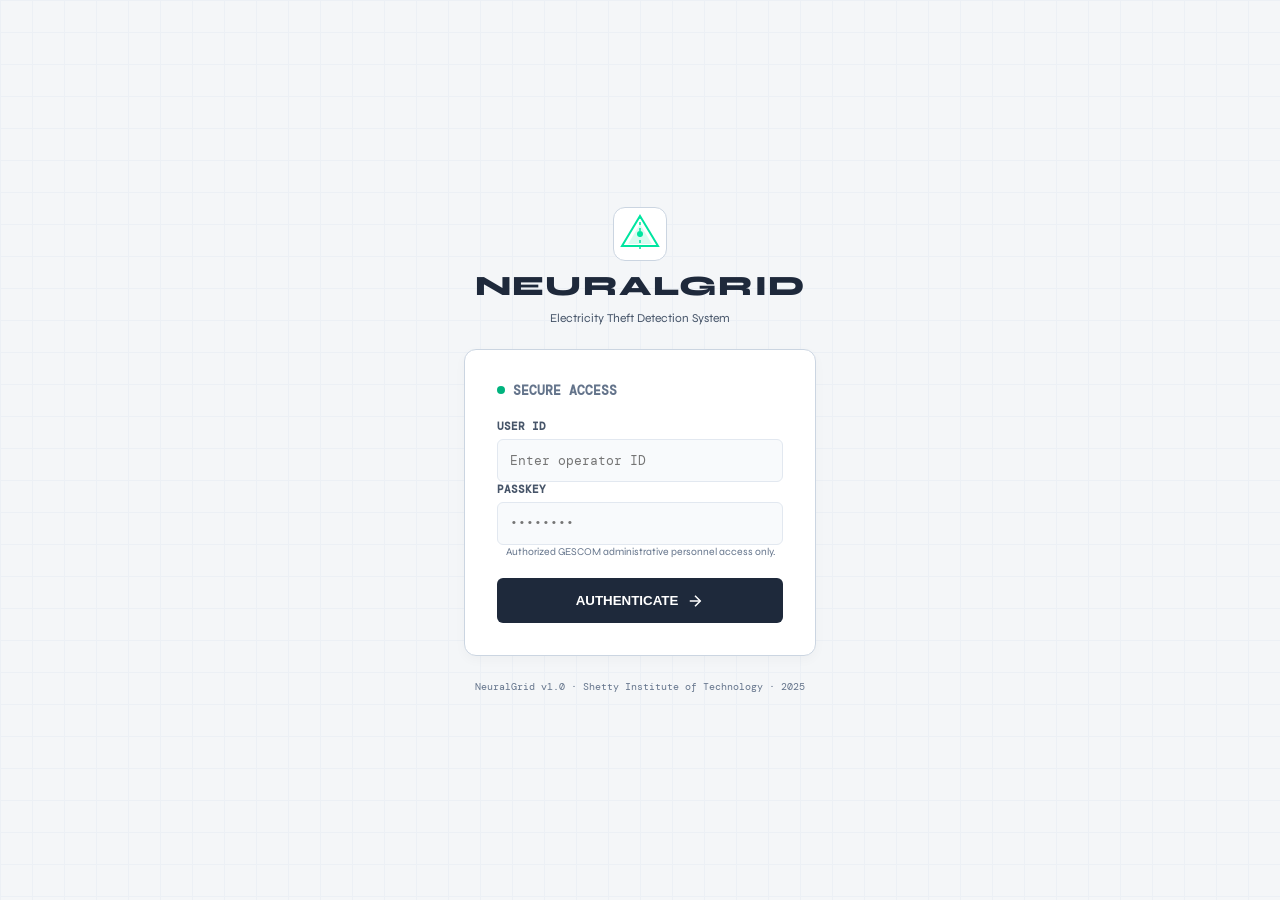
==== index.html @ 59b18657 "initial commit" ====
<!DOCTYPE html>
<html lang="en">
<head>
  <meta charset="UTF-8" />
  <meta name="viewport" content="width=device-width, initial-scale=1.0"/>
  <title>NeuralGrid — Login</title>
  <link rel="stylesheet" href="style.css" />
  <link href="https://fonts.googleapis.com/css2?family=Syne:wght@400;600;700;800&family=DM+Mono:wght@300;400;500&display=swap" rel="stylesheet"/>
</head>
<body class="login-page">
  <div class="grid-bg"></div>

  <div class="login-container">
    <div class="login-brand">
      <div class="brand-icon">
        <svg width="40" height="40" viewBox="0 0 40 40" fill="none">
          <polygon points="20,2 38,32 2,32" stroke="#00e5a0" stroke-width="2" fill="none"/>
          <polygon points="20,10 32,30 8,30" fill="#00e5a0" opacity="0.15"/>
          <line x1="20" y1="2" x2="20" y2="38" stroke="#00e5a0" stroke-width="1.5" stroke-dasharray="3,3"/>
          <circle cx="20" cy="20" r="3" fill="#00e5a0"/>
        </svg>
      </div>
      <h1 class="brand-name">NEURALGRID</h1>
      <p class="brand-sub">Electricity Theft Detection System</p>
    </div>

    <div class="login-card">
      <div class="login-card-header">
        <span class="status-dot"></span>
        <span class="mono">SECURE ACCESS</span>
      </div>

      <div class="login-fields">
        <div class="field-group">
          <label class="mono">USER ID</label>
          <input type="text" id="username" placeholder="Enter operator ID" autocomplete="off"/>
        </div>
        <div class="field-group">
          <label class="mono">PASSKEY</label>
          <input type="password" id="password" placeholder="••••••••"/>
        </div>
       <div class="login-hint" style="color: var(--muted); font-size: 0.65rem;">
  Authorized GESCOM administrative personnel access only.
</div>
      </div>

      <button class="login-btn" onclick="handleLogin()">
        <span>AUTHENTICATE</span>
        <svg width="18" height="18" viewBox="0 0 24 24" fill="none" stroke="currentColor" stroke-width="2">
          <line x1="5" y1="12" x2="19" y2="12"/>
          <polyline points="12,5 19,12 12,19"/>
        </svg>
      </button>

      <div class="login-error mono" id="loginError">⚠ Invalid credentials</div>
    </div>

    <p class="login-footer mono">NeuralGrid v1.0 · Shetty Institute of Technology · 2025</p>
  </div>

  <script src="app.js"></script>
</body>
</html>
---- style.css ----
/* ===== NEURALGRID — PROFESSIONAL UTILITY STYLE SYSTEM ===== */

:root, [data-theme="light"] {
  --bg: #f4f6f8;
  --surface: #ffffff;
  --surface-2: #f8fafc;
  --border: #e2e8f0;
  --border-bright: #cbd5e1;
  --accent: #00b37e;
  --accent-dim: rgba(0, 179, 126, 0.06);
  --accent-glow: rgba(0, 179, 126, 0.15);
  --danger: #df2233;
  --danger-dim: rgba(223, 34, 51, 0.06);
  --warning: #d97706;
  --muted: #64748b;
  --text: #1e293b;
  --text-dim: #475569;
  --sidebar-w: 240px;
}

[data-theme="dark"] {
  --bg: #0b0f12;
  --surface: #12181d;
  --surface-2: #1a2229;
  --border: #232d37;
  --border-bright: #2f3d4a;
  --accent: #00e5a0;
  --accent-dim: rgba(0, 229, 160, 0.08);
  --accent-glow: rgba(0, 229, 160, 0.25);
  --danger: #ff4757;
  --danger-dim: rgba(255, 71, 87, 0.1);
  --warning: #ffa502;
  --muted: #4e6172;
  --text: #e2e8f0;
  --text-dim: #94a3b8;
}

*, *::before, *::after { 
  box-sizing: border-box; 
  margin: 0; 
  padding: 0; 
}

body {
  background: var(--bg);
  color: var(--text);
  font-family: 'Syne', sans-serif;
  min-height: 100vh;
  overflow-x: hidden;
  transition: background 0.3s, color 0.3s;
}

.mono { font-family: 'DM Mono', monospace; font-size: 0.8rem; }

/* === GRID BACKGROUND === */
.grid-bg {
  position: fixed;
  inset: 0;
  pointer-events: none;
  z-index: 0;
  background-image:
    linear-gradient(var(--border) 1px, transparent 1px),
    linear-gradient(90deg, var(--border) 1px, transparent 1px);
  background-size: 32px 32px;
  opacity: 0.4;
}

/* ===== LOGIN PAGE ===== */
.login-page {
  display: flex;
  align-items: center;
  justify-content: center;
  min-height: 100vh;
}

.login-container {
  position: relative;
  z-index: 1;
  display: flex;
  flex-direction: column;
  gap: 1.5rem;
  width: 100%;
  max-width: 400px;
  padding: 1.5rem;
}

.login-brand {
  text-align: center;
  display: flex;
  flex-direction: column;
  align-items: center;
  gap: 0.5rem;
}

.brand-icon {
  width: 54px; height: 54px;
  display: flex; align-items: center; justify-content: center;
  background: var(--surface);
  border: 1px solid var(--border-bright);
  border-radius: 12px;
}

.brand-name {
  font-size: 1.75rem;
  font-weight: 800;
  letter-spacing: 0.05em;
}

.brand-sub {
  font-size: 0.75rem;
  color: var(--text-dim);
}

.login-card {
  background: var(--surface);
  border: 1px solid var(--border-bright);
  border-radius: 12px;
  padding: 2rem;
  display: flex;
  flex-direction: column;
  gap: 1.25rem;
  box-shadow: 0 4px 12px rgba(0,0,0,0.03);
}

.login-card-header {
  display: flex;
  align-items: center;
  gap: 0.5rem;
  font-size: 0.7rem;
  color: var(--muted);
  font-weight: bold;
}

.status-dot {
  width: 8px; height: 8px;
  background: var(--accent);
  border-radius: 50%;
}

.field-group { display: flex; flex-direction: column; gap: 0.4rem; }
.field-group label { font-size: 0.7rem; font-weight: 600; color: var(--text-dim); }
.field-group input {
  background: var(--surface-2);
  border: 1px solid var(--border);
  border-radius: 6px;
  padding: 0.75rem;
  color: var(--text);
  font-family: 'DM Mono', monospace;
  outline: none;
}
.field-group input:focus { border-color: var(--accent); }

.login-hint { font-size: 0.7rem; color: var(--muted); text-align: center; }
.login-hint span { color: var(--text); font-weight: bold; }

.login-btn {
  display: flex; align-items: center; justify-content: center; gap: 0.5rem;
  padding: 0.85rem;
  background: var(--text);
  color: var(--surface);
  border: none;
  border-radius: 6px;
  font-weight: 700;
  cursor: pointer;
}

.login-error { font-size: 0.75rem; color: var(--danger); text-align: center; display: none; }
.login-footer { font-size: 0.65rem; color: var(--muted); text-align: center; }

/* ===== APPLICATION STRUCTURAL LAYOUT ===== */
.dashboard-page { display: flex; min-height: 100vh; }

.sidebar {
  position: fixed; top: 0; left: 0; width: var(--sidebar-w); height: 100vh;
  background: var(--surface);
  border-right: 1px solid var(--border);
  display: flex; flex-direction: column; z-index: 100;
  padding: 1.5rem 1rem;
}

.sidebar-brand {
  display: flex; align-items: center; gap: 0.5rem;
  padding-bottom: 1.25rem; border-bottom: 1px solid var(--border);
  margin-bottom: 1.25rem;
}

.sidebar-nav { display: flex; flex-direction: column; gap: 0.25rem; flex: 1; }
.nav-item {
  display: flex; align-items: center; gap: 0.75rem;
  padding: 0.65rem 0.75rem; border-radius: 6px;
  color: var(--text-dim); font-size: 0.85rem; font-weight: 600;
  text-decoration: none; cursor: pointer;
}
.nav-item:hover, .nav-item.active {
  background: var(--surface-2);
  color: var(--text);
}
.nav-item.active {
  border-left: 3px solid var(--accent);
  border-radius: 0 6px 6px 0;
  background: var(--accent-dim);
}

/* Theme Toggle Control inside Sidebar */
.theme-toggle-wrap {
  padding: 0.5rem;
  margin-bottom: 0.5rem;
  border-top: 1px dashed var(--border);
  padding-top: 0.75rem;
}
.theme-btn {
  width: 100%;
  display: flex; align-items: center; justify-content: center; gap: 0.5rem;
  padding: 0.5rem; background: var(--surface-2); color: var(--text-dim);
  border: 1px solid var(--border); border-radius: 6px;
  font-family: 'DM Mono', monospace; font-size: 0.7rem; cursor: pointer;
}
.theme-btn:hover { color: var(--text); background: var(--border); }

.sidebar-footer {
  display: flex; align-items: center; gap: 0.5rem;
  padding-top: 1rem; border-top: 1px solid var(--border);
}
.operator-badge { display: flex; align-items: center; gap: 0.5rem; flex: 1; }
.op-avatar {
  width: 28px; height: 28px; background: var(--border);
  border-radius: 50%; display: flex; align-items: center; justify-content: center;
  font-size: 0.75rem; font-weight: 700;
}
.op-info { display: flex; flex-direction: column; }
.op-name { font-size: 0.75rem; font-weight: 600; }
.op-role { font-size: 0.6rem; color: var(--muted); }

.logout-btn {
  background: none; border: 1px solid var(--border); color: var(--muted);
  padding: 0.35rem; border-radius: 4px; cursor: pointer;
}
.logout-btn:hover { color: var(--danger); border-color: var(--danger); }

/* MAIN CONTENT */
.main-content {
  margin-left: var(--sidebar-w); flex: 1;
  padding: 1.5rem 2rem; position: relative; z-index: 1;
  display: flex; flex-direction: column; gap: 1.25rem;
}
.content-section { display: none; flex-direction: column; gap: 1.25rem; }
.content-section.active-section { display: flex; }

/* HEADERS */
.dash-header { display: flex; align-items: center; justify-content: space-between; flex-wrap: wrap; gap: 1rem; }
.header-left { display: flex; align-items: center; gap: 0.75rem; }
.page-title { font-size: 1.35rem; font-weight: 800; }
.live-tag {
  display: flex; align-items: center; gap: 0.35rem; font-size: 0.65rem; color: var(--accent);
  background: var(--accent-dim); border: 1px solid var(--border-bright);
  padding: 0.25rem 0.5rem; border-radius: 4px; font-weight: bold;
}
.pulse-dot { width: 6px; height: 6px; background: var(--accent); border-radius: 50%; }
.header-right { display: flex; align-items: center; gap: 1.25rem; }
.header-time { font-size: 0.8rem; color: var(--text-dim); }

.threshold-control { display: flex; align-items: center; gap: 0.5rem; font-size: 0.7rem; color: var(--text-dim); }
.threshold-control input[type=range] { -webkit-appearance: none; width: 90px; height: 4px; background: var(--border-bright); border-radius: 2px; }
.threshold-control input[type=range]::-webkit-slider-thumb { -webkit-appearance: none; width: 12px; height: 12px; background: var(--text); border-radius: 50%; cursor: pointer; }

/* INTERACTIVE COMPONENT CARD STYLES */
.alert-banner {
  display: none; align-items: center; gap: 1rem; padding: 0.85rem 1.25rem;
  background: var(--danger-dim); border: 1px solid var(--danger); border-radius: 8px;
}
.alert-banner.show { display: flex; }
.alert-text { flex: 1; }
.alert-text strong { display: block; color: var(--danger); font-size: 0.8rem; }
.alert-text span { font-size: 0.75rem; color: var(--text-dim); }

.stat-grid { display: grid; grid-template-columns: repeat(4, 1fr); gap: 1rem; }
@media(max-width: 1024px) { .stat-grid { grid-template-columns: repeat(2, 1fr); } }
@media(max-width: 640px) { .stat-grid { grid-template-columns: 1fr; } }

.stat-card {
  background: var(--surface); border: 1px solid var(--border); border-radius: 8px;
  padding: 1.25rem; display: flex; flex-direction: column; gap: 0.25rem;
}
.stat-label { font-size: 0.65rem; color: var(--muted); font-weight: bold; letter-spacing: 0.05em; }
.stat-value { font-size: 1.75rem; font-weight: 700; }
.stat-value span { font-size: 0.85rem; color: var(--muted); margin-left: 0.2rem; }
.stat-sub { font-size: 0.65rem; color: var(--text-dim); }
.highlight-card { border-top: 3px solid var(--accent); }
.highlight-card.danger { border-top-color: var(--danger); background: var(--danger-dim); }

.chart-panel { background: var(--surface); border: 1px solid var(--border); border-radius: 8px; padding: 1.25rem; }
.panel-header { display: flex; justify-content: space-between; align-items: center; font-size: 0.85rem; font-weight: 700; margin-bottom: 0.75rem; padding-bottom: 0.5rem; border-bottom: 1px solid var(--border); }
.chart-wrap { height: 220px; position: relative; }

/* DATA LOG TABLES */
.two-col-grid { display: grid; grid-template-columns: 1fr 1fr; gap: 1.25rem; }
@media(max-width: 768px) { .two-col-grid { grid-template-columns: 1fr; } }

.incident-table { display: flex; flex-direction: column; gap: 0.25rem; }
.table-row { display: grid; grid-template-columns: 1.2fr 1fr 1fr 1fr; gap: 0.5rem; padding: 0.5rem; border-radius: 4px; font-size: 0.75rem; align-items: center; }
.table-row:nth-child(even) { background: var(--surface-2); }
.table-head { color: var(--muted); font-weight: bold; border-bottom: 1px solid var(--border); }
.danger-text { color: var(--danger); font-weight: bold; }
.safe-text { color: var(--accent); font-weight: bold; }

.badge-danger { font-size: 0.6rem; background: var(--danger-dim); color: var(--danger); border: 1px solid var(--danger); padding: 0.15rem 0.35rem; border-radius: 4px; font-weight: bold; }
.badge-safe { font-size: 0.6rem; background: var(--accent-dim); color: var(--accent); border: 1px solid var(--accent); padding: 0.15rem 0.35rem; border-radius: 4px; font-weight: bold; }

/* CONFIGURATION & MOCK PANELS */
.config-container { display: grid; grid-template-columns: 1fr 1.5fr; gap: 1.5rem; }
@media(max-width: 768px) { .config-container { grid-template-columns: 1fr; } }

.config-form { display: flex; flex-direction: column; gap: 1rem; }
.form-group { display: flex; flex-direction: column; gap: 0.35rem; }
.form-group label { font-size: 0.7rem; font-weight: 700; color: var(--text-dim); }
.form-group input, .form-group select {
  padding: 0.65rem; background: var(--surface-2); border: 1px solid var(--border);
  color: var(--text); font-family: 'DM Mono', monospace; font-size: 0.8rem; border-radius: 4px; outline: none;
}
.config-btn {
  padding: 0.75rem; background: var(--accent); color: #fff; border: none; font-weight: 700; border-radius: 4px; cursor: pointer;
}

.terminal-box {
  background: #090d10; color: #a1b0bd; font-family: 'DM Mono', monospace; padding: 1rem; border-radius: 6px; font-size: 0.75rem;
  height: 280px; overflow-y: auto; border: 1px solid #1e293b; line-height: 1.4;
}
.term-ln { margin-bottom: 0.25rem; }
.term-success { color: #00e5a0; }
.term-warn { color: #ffa502; }

/* DIAGRAM MODULES */
.flow-diagram { display: flex; align-items: center; gap: 0.5rem; flex-wrap: wrap; padding: 0.5rem 0; }
.flow-node { display: flex; flex-direction: column; align-items: center; gap: 0.25rem; background: var(--surface-2); border: 1px solid var(--border-bright); border-radius: 6px; padding: 0.5rem 0.75rem; min-width: 100px; text-align: center; }
.flow-node.active-node { border-color: var(--accent); background: var(--accent-dim); }
.flow-icon { font-size: 1.1rem; }
.flow-label { font-size: 0.65rem; font-weight: bold; color: var(--text); }
.flow-sub { font-size: 0.6rem; color: var(--muted); }
.flow-arrow { color: var(--accent); font-weight: bold; }

.toast {
  position: fixed; bottom: 1.5rem; right: 1.5rem; background: var(--text); color: var(--surface);
  padding: 0.65rem 1.25rem; border-radius: 6px; font-family: 'DM Mono', monospace; font-size: 0.75rem;
  opacity: 0; transform: translateY(10px); transition: opacity 0.2s, transform 0.2s; pointer-events: none; z-index: 999;
}
.toast.show { opacity: 1; transform: translateY(0); }
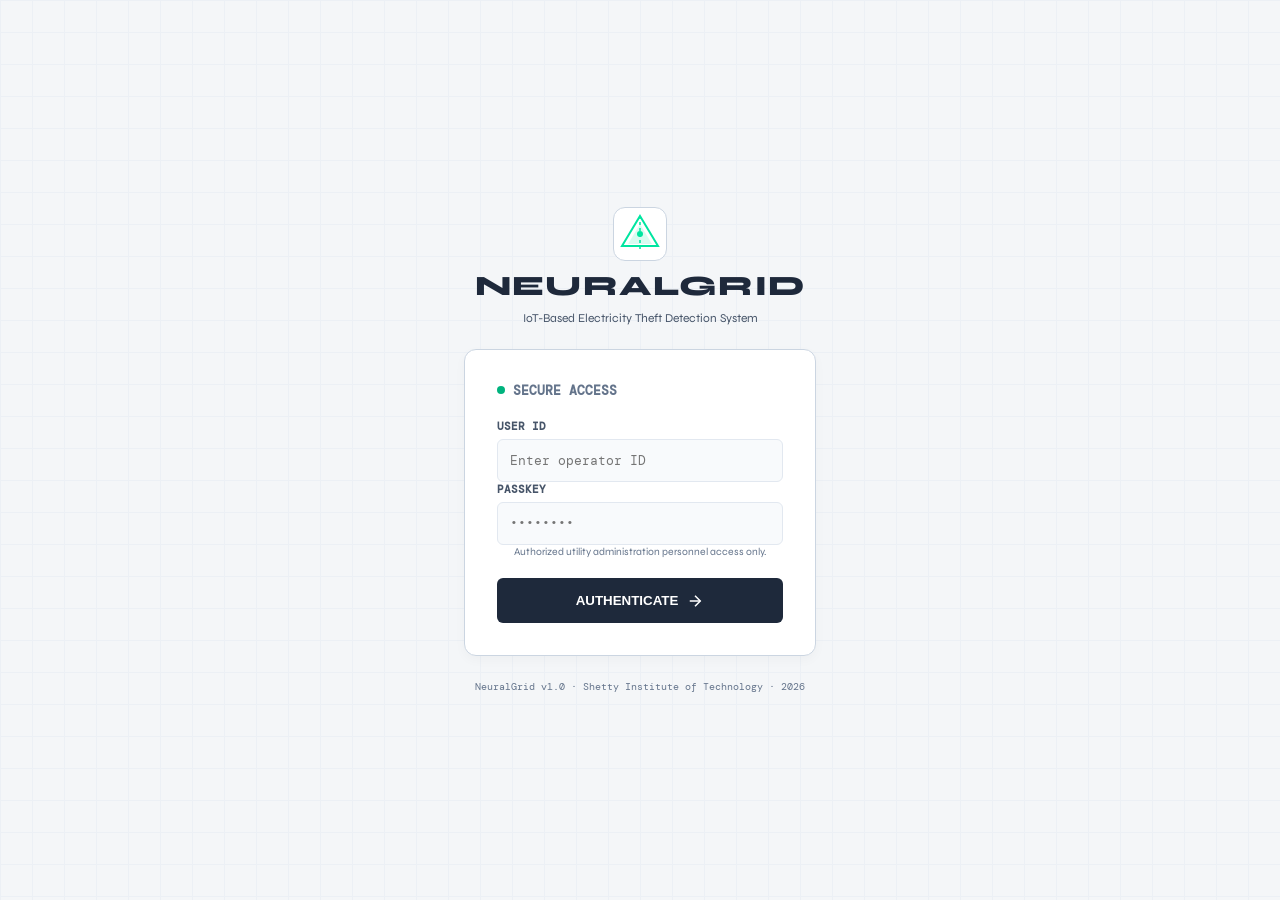
==== commit f4a3965b: "updated 4 files" ====
--- a/index.html
+++ b/index.html
@@ -21,7 +21,7 @@
         </svg>
       </div>
       <h1 class="brand-name">NEURALGRID</h1>
-      <p class="brand-sub">Electricity Theft Detection System</p>
+      <p class="brand-sub">IoT-Based Electricity Theft Detection System</p>
     </div>
 
     <div class="login-card">
@@ -39,9 +39,9 @@
           <label class="mono">PASSKEY</label>
           <input type="password" id="password" placeholder="••••••••"/>
         </div>
-       <div class="login-hint" style="color: var(--muted); font-size: 0.65rem;">
-  Authorized GESCOM administrative personnel access only.
-</div>
+        <div class="login-hint" style="color: var(--muted); font-size: 0.65rem;">
+          Authorized utility administration personnel access only.
+        </div>
       </div>
 
       <button class="login-btn" onclick="handleLogin()">
@@ -55,7 +55,7 @@
       <div class="login-error mono" id="loginError">⚠ Invalid credentials</div>
     </div>
 
-    <p class="login-footer mono">NeuralGrid v1.0 · Shetty Institute of Technology · 2025</p>
+    <p class="login-footer mono">NeuralGrid v1.0 · Shetty Institute of Technology · 2026</p>
   </div>
 
   <script src="app.js"></script>
--- a/style.css
+++ b/style.css
@@ -297,7 +297,7 @@
 @media(max-width: 768px) { .two-col-grid { grid-template-columns: 1fr; } }
 
 .incident-table { display: flex; flex-direction: column; gap: 0.25rem; }
-.table-row { display: grid; grid-template-columns: 1.2fr 1fr 1fr 1fr; gap: 0.5rem; padding: 0.5rem; border-radius: 4px; font-size: 0.75rem; align-items: center; }
+.table-row { display: grid; grid-template-columns: 1.2fr 1.8fr 1fr 1fr; gap: 0.5rem; padding: 0.5rem; border-radius: 4px; font-size: 0.75rem; align-items: center; }
 .table-row:nth-child(even) { background: var(--surface-2); }
 .table-head { color: var(--muted); font-weight: bold; border-bottom: 1px solid var(--border); }
 .danger-text { color: var(--danger); font-weight: bold; }
@@ -305,6 +305,29 @@
 
 .badge-danger { font-size: 0.6rem; background: var(--danger-dim); color: var(--danger); border: 1px solid var(--danger); padding: 0.15rem 0.35rem; border-radius: 4px; font-weight: bold; }
 .badge-safe { font-size: 0.6rem; background: var(--accent-dim); color: var(--accent); border: 1px solid var(--accent); padding: 0.15rem 0.35rem; border-radius: 4px; font-weight: bold; }
+
+/* GEOGRAPHIC ALERTS DESK PANELS */
+.alert-card {
+  background: var(--surface);
+  border: 1px solid var(--border);
+  border-radius: 6px;
+  transition: transform 0.2s, box-shadow 0.2s;
+}
+[data-theme="dark"] .alert-card {
+  background: var(--surface-2) !important;
+  color: var(--text) !important;
+}
+[data-theme="dark"] .alert-card.critical {
+  background: rgba(255, 71, 87, 0.04) !important;
+  border-left-color: var(--danger) !important;
+}
+[data-theme="dark"] .alert-card strong, 
+[data-theme="dark"] .alert-card p strong {
+  color: var(--text) !important;
+}
+[data-theme="dark"] .alert-card div[style*="color: #333"] {
+  color: var(--text-dim) !important;
+}
 
 /* CONFIGURATION & MOCK PANELS */
 .config-container { display: grid; grid-template-columns: 1fr 1.5fr; gap: 1.5rem; }
@@ -319,6 +342,10 @@
 }
 .config-btn {
   padding: 0.75rem; background: var(--accent); color: #fff; border: none; font-weight: 700; border-radius: 4px; cursor: pointer;
+  transition: background 0.2s;
+}
+.config-btn:hover {
+  filter: brightness(1.1);
 }
 
 .terminal-box {
